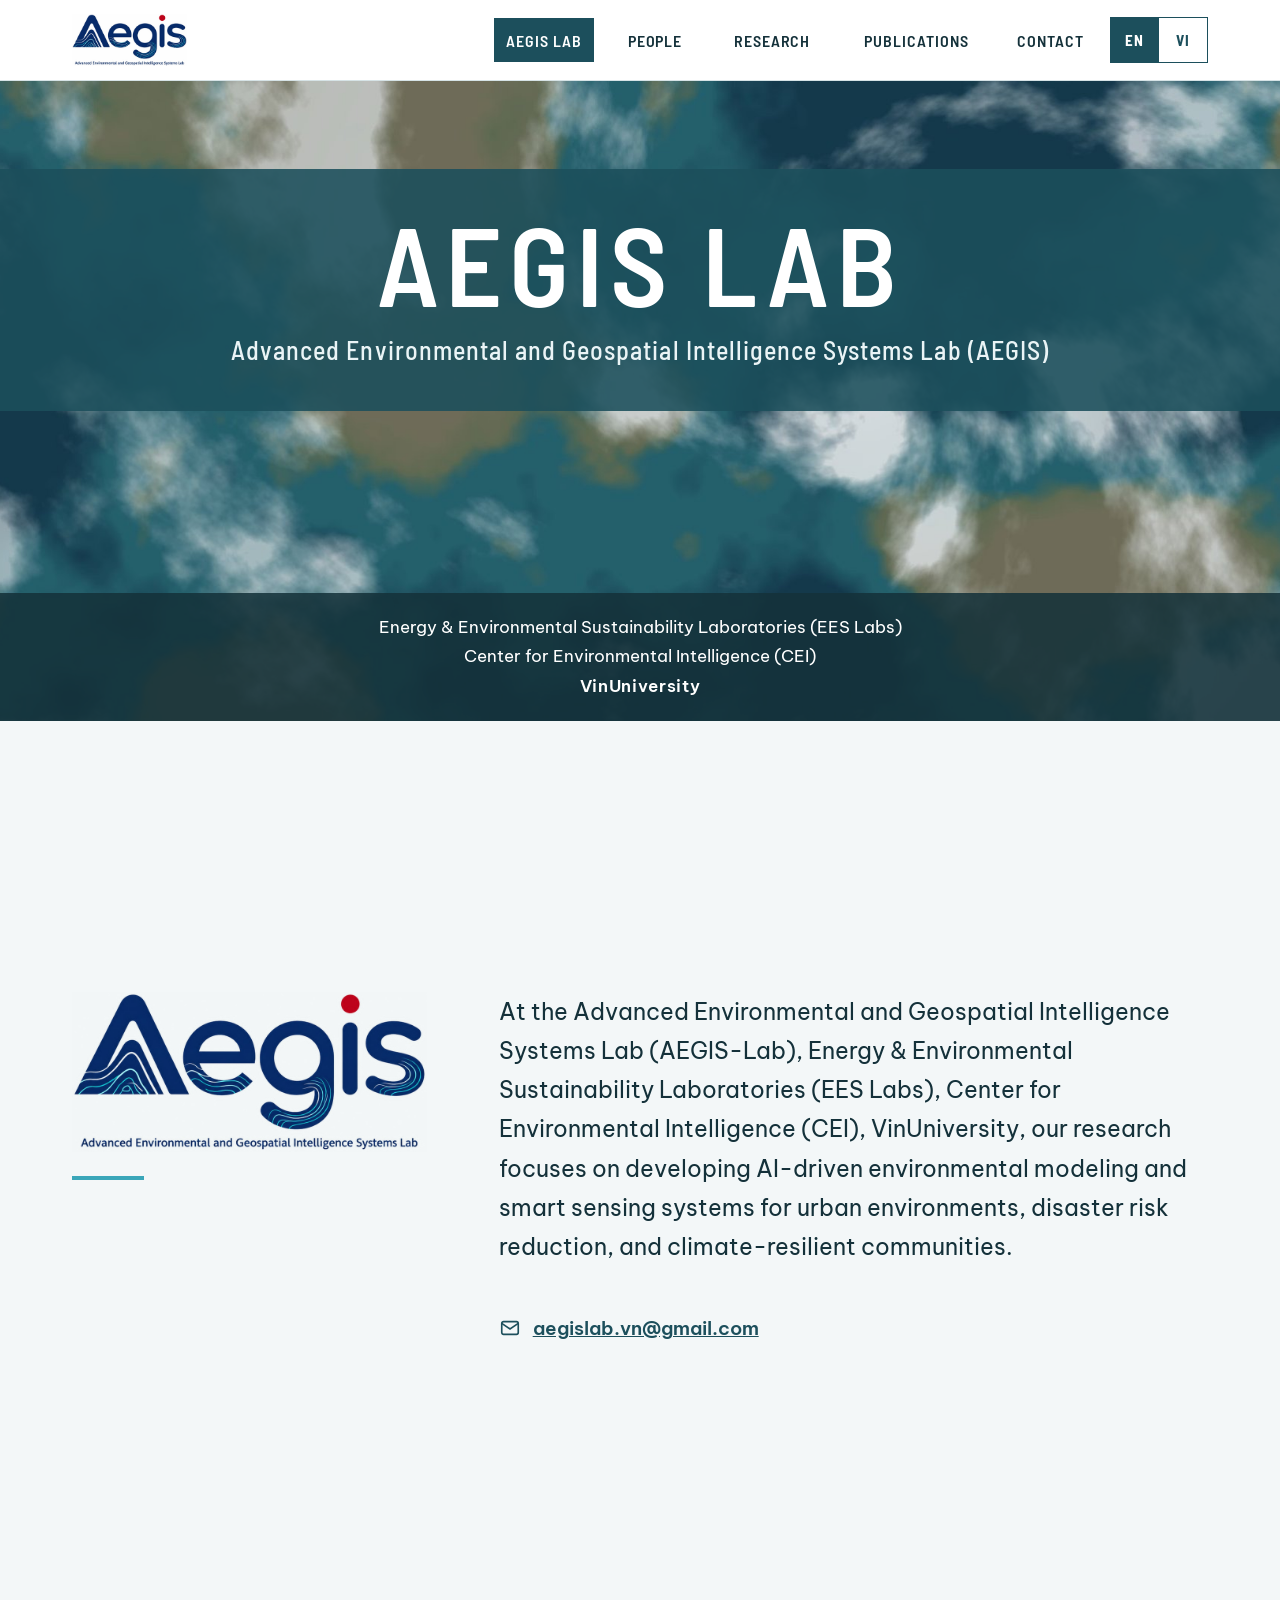
==== index.html @ 2f65220b "Add files via upload" ====
<!doctype html>
<html lang="en" data-lang="en">
<head>
<meta charset="utf-8">
<meta name="viewport" content="width=device-width, initial-scale=1">
<title>AEGIS Lab – VinUniversity</title>
<meta name="description" content="Advanced Environmental and Geospatial Intelligence Systems Lab (AEGIS), VinUniversity">
<link rel="icon" type="image/png" href="assets/img/logo-aegis.png">
<link rel="preconnect" href="https://fonts.googleapis.com">
<link rel="preconnect" href="https://fonts.gstatic.com" crossorigin>
<link rel="stylesheet" href="https://fonts.googleapis.com/css2?family=Barlow+Semi+Condensed:wght@500;600;700&amp;family=Be+Vietnam+Pro:wght@400;500;600&amp;display=swap">
<link rel="stylesheet" href="assets/css/style.css">
<script>try{var l=localStorage.getItem('aegis-lang');if(l)document.documentElement.setAttribute('data-lang',l);}catch(e){}</script>
</head>
<body>
<header class="site-header">
  <div class="container">
    <a class="brand" href="index.html"><img src="assets/img/logo-aegis.png" alt="AEGIS Lab – Advanced Environmental and Geospatial Intelligence Systems Lab" width="332" height="150"></a>
    <nav class="nav" aria-label="Main">
      <a href="index.html" aria-current="page"><span class="stack"><span data-l="en" lang="en">AEGIS Lab</span><span data-l="vi" lang="vi">AEGIS Lab</span></span></a>
      <a href="people.html"><span class="stack"><span data-l="en" lang="en">People</span><span data-l="vi" lang="vi">Thành viên</span></span></a>
      <a href="research.html"><span class="stack"><span data-l="en" lang="en">Research</span><span data-l="vi" lang="vi">Nghiên cứu</span></span></a>
      <a href="publications.html"><span class="stack"><span data-l="en" lang="en">Publications</span><span data-l="vi" lang="vi">Công bố khoa học</span></span></a>
      <a href="contact.html"><span class="stack"><span data-l="en" lang="en">Contact</span><span data-l="vi" lang="vi">Liên hệ</span></span></a>
      <div class="lang-switch" role="group" aria-label="Language">
        <button type="button" data-set-lang="en" aria-pressed="true">EN</button>
        <button type="button" data-set-lang="vi" aria-pressed="false">VI</button>
      </div>
    </nav>
  </div>
</header>
<main>
<section class="hero" id="about">
  <div class="hero-band">
    <div class="container">
      <h1>AEGIS Lab</h1>
      <p class="full-name"><span data-l="en" lang="en">Advanced Environmental and Geospatial Intelligence Systems Lab (AEGIS)</span><span data-l="vi" lang="vi">Phòng thí nghiệm Hệ thống Trí tuệ Môi trường và Không gian Địa lý Tiên tiến (AEGIS)</span></p>
    </div>
  </div>
  <div class="hero-foot">
    <div class="container">
      <span data-l="en" lang="en">Energy &amp; Environmental Sustainability Laboratories (EES Labs)</span><span data-l="vi" lang="vi">Phòng thí nghiệm Năng lượng và Bền vững Môi trường (EES Labs)</span>
      <span data-l="en" lang="en">Center for Environmental Intelligence (CEI)</span><span data-l="vi" lang="vi">Trung tâm Trí tuệ Môi trường (CEI)</span>
      <strong>VinUniversity</strong>
    </div>
  </div>
</section>
<section class="intro">
  <div class="container">
    <div class="intro-logo">
      <h2 style="margin:0"><img src="assets/img/logo-aegis-transparent.png" alt="AEGIS Lab" width="900" height="406"></h2>
      <div class="bar"></div>
    </div>
    <div class="intro-text">
      <p data-l="en" lang="en">At the Advanced Environmental and Geospatial Intelligence Systems Lab (AEGIS-Lab), Energy &amp; Environmental Sustainability Laboratories (EES Labs), Center for Environmental Intelligence (CEI), VinUniversity, our research focuses on developing AI-driven environmental modeling and smart sensing systems for urban environments, disaster risk reduction, and climate-resilient communities.</p>
      <p data-l="vi" lang="vi">Tại Phòng thí nghiệm Hệ thống Trí tuệ Môi trường và Không gian Địa lý Tiên tiến (AEGIS-Lab), thuộc Phòng thí nghiệm Năng lượng và Bền vững Môi trường (EES Labs), Trung tâm Trí tuệ Môi trường (CEI), Trường Đại học VinUni, chúng tôi tập trung nghiên cứu phát triển các mô hình môi trường dựa trên trí tuệ nhân tạo (AI) và hệ thống cảm biến thông minh, phục vụ môi trường đô thị, giảm nhẹ rủi ro thiên tai và xây dựng cộng đồng có khả năng chống chịu với biến đổi khí hậu.</p>
      <a class="mail-link" href="mailto:aegislab.vn@gmail.com"><svg width="22" height="22" viewBox="0 0 24 24" fill="none" stroke="currentColor" stroke-width="1.8" aria-hidden="true"><rect x="3" y="5" width="18" height="14" rx="2"></rect><path d="M3 7l9 6 9-6"></path></svg> aegislab.vn@gmail.com</a>
    </div>
  </div>
</section>
</main>
<script src="assets/js/main.js"></script>
</body>
</html>
---- assets/css/style.css ----
/* AEGIS Lab website – shared styles */
:root {
  --ink: #14313A;
  --teal: #1C4F5C;
  --teal-mid: #2B7A8A;
  --accent: #3AA6B9;
  --line: #D6E3E6;
  --line-strong: #C3D3D8;
  --bg-soft: #F3F7F8;
  --head: 'Barlow Semi Condensed', system-ui, sans-serif;
  --body: 'Be Vietnam Pro', system-ui, sans-serif;
}

* { box-sizing: border-box; }
html { scroll-behavior: smooth; }
body { margin: 0; font-family: var(--body); color: var(--ink); background: #FFFFFF; }
img { max-width: 100%; }
a { color: var(--teal); }
a:hover { color: var(--ink); }

.container { max-width: 1200px; margin: 0 auto; padding-left: 32px; padding-right: 32px; }

/* ---------- Language switching ---------- */
html[data-lang="en"] [data-l="vi"],
html[data-lang="vi"] [data-l="en"] { display: none; }

/* Nav labels keep the width of the longer language so the bar never jumps */
.stack { display: inline-grid; justify-items: center; }
.stack > [data-l] { grid-area: 1 / 1; }
html[data-lang="en"] .stack > [data-l="vi"],
html[data-lang="vi"] .stack > [data-l="en"] { display: block; visibility: hidden; }

/* ---------- Header ---------- */
.site-header { background: #FFFFFF; border-bottom: 1px solid var(--line); }
.site-header .container {
  padding-top: 14px; padding-bottom: 14px;
  display: flex; flex-wrap: wrap; justify-content: space-between; align-items: center; gap: 12px 24px;
}
.brand { display: flex; align-items: center; }
.brand img { height: 52px; width: auto; display: block; }
.nav { display: flex; flex-wrap: wrap; align-items: center; gap: 4px 6px; }
.nav a {
  font-family: var(--head); font-weight: 600; font-size: 16px; text-transform: uppercase; letter-spacing: 0.06em;
  color: var(--ink); text-decoration: none; padding: 12px; min-height: 44px; display: flex; align-items: center;
}
.nav a:hover { color: var(--teal); }
.nav a[aria-current="page"] { color: #FFFFFF; background: var(--teal); }
.lang-switch { display: flex; margin-left: 8px; border: 1px solid var(--teal); }
.lang-switch button {
  font-family: var(--head); font-weight: 700; font-size: 15px; letter-spacing: 0.08em;
  min-width: 48px; min-height: 44px; border: 0; background: #FFFFFF; color: var(--teal); cursor: pointer;
}
.lang-switch button[aria-pressed="true"] { background: var(--teal); color: #FFFFFF; }

/* ---------- Shared headings ---------- */
.page { padding-top: 64px; padding-bottom: 96px; }
.page-title {
  margin: 0 0 40px; font-family: var(--head); font-weight: 600; font-size: 44px; line-height: 1.05;
  text-transform: uppercase; letter-spacing: 0.04em;
}

/* ---------- About ---------- */
.cover-wrap { min-height: calc(100vh - 81px); display: flex; flex-direction: column; }
.hero {
  flex: 1 1 auto; display: flex; flex-direction: column; justify-content: space-between; padding-top: 88px;
  min-height: 640px;
  background: url('../img/hero-satellite.jpg') center / cover no-repeat;
}
.hero-band { background: rgba(28, 79, 92, 0.88); color: #FFFFFF; }
.hero-band .container { padding-top: 40px; padding-bottom: 44px; text-align: center; }
.hero h1 {
  margin: 0; font-family: var(--head); font-weight: 600; font-size: clamp(56px, 9vw, 112px); line-height: 0.95;
  letter-spacing: 0.06em; text-transform: uppercase;
}
.hero .full-name {
  margin: 18px auto 0; max-width: 900px; font-family: var(--head); font-weight: 500; font-size: 26px; line-height: 1.3;
  letter-spacing: 0.04em; color: #EAF4F6;
}
.hero-foot { background: rgba(20, 49, 58, 0.86); color: #FFFFFF; }
.hero-foot .container {
  padding-top: 22px; padding-bottom: 22px; text-align: center; display: flex; flex-direction: column; gap: 4px;
  font-size: 17px; line-height: 1.5;
}
.hero-foot strong { font-weight: 600; letter-spacing: 0.04em; }

.intro { background: var(--bg-soft); min-height: 100vh; display: flex; align-items: center; }
.intro .container {
  width: 100%; padding-top: 80px; padding-bottom: 80px; display: flex; flex-wrap: wrap; gap: 40px 72px;
}
.intro-logo { flex: 1 1 280px; min-width: 0; }
.intro-logo img { width: 100%; max-width: 380px; height: auto; display: block; }
.intro-logo .bar { width: 72px; height: 4px; background: var(--accent); margin-top: 24px; }
.intro-text { flex: 2 1 560px; min-width: 0; }
.intro-text p { margin: 0; font-size: 23px; line-height: 1.7; }
.mail-link {
  margin-top: 40px; display: inline-flex; align-items: center; gap: 12px; min-height: 44px;
  font-size: 19px; font-weight: 600; color: var(--teal);
}

/* ---------- People ---------- */
.person {
  display: flex; flex-wrap: wrap; gap: 32px 48px; align-items: flex-start; padding: 32px 0;
  border-top: 1px solid var(--line-strong);
}
.person.leader { border-top: 4px solid var(--teal); }
.person img { width: 220px; height: 220px; object-fit: cover; border-radius: 50%; display: block; flex: 0 0 220px; }
.person.leader img { width: 280px; height: 280px; flex-basis: 280px; }
.person-info { flex: 1 1 480px; min-width: 0; }
.person-info h3 { margin: 0; font-family: var(--head); font-weight: 600; font-size: 34px; line-height: 1.1; }
.person.leader .person-info h3 { font-size: 40px; }
.person-info .role { margin: 6px 0 0; font-size: 18px; line-height: 1.5; }
.person-info ul {
  margin: 24px 0 0; padding-left: 22px; font-size: 17px; line-height: 1.6; display: flex; flex-direction: column; gap: 10px;
}
.people-ra { background: var(--bg-soft); border-top: 1px solid var(--line); }
.people-ra .page { padding-top: 72px; }
.section-title {
  margin: 0 0 32px; font-family: var(--head); font-weight: 600; font-size: 44px; line-height: 1.05;
  text-transform: uppercase; letter-spacing: 0.04em;
}

/* ---------- Research ---------- */
.topics { margin: 0; padding: 0; list-style: none; display: flex; flex-direction: column; gap: 64px; }
.topic { display: flex; flex-direction: column; gap: 20px; }
.topic h3 {
  margin: 0; padding-bottom: 12px; border-bottom: 1px solid var(--line-strong);
  font-family: var(--head); font-weight: 600; font-size: 30px; line-height: 1.15;
}
.topic img { display: block; width: 100%; }
.panel { background: var(--bg-soft); border: 1px solid var(--line); object-fit: contain; padding: 10px; }
.grid-aq {
  display: grid; grid-template-columns: repeat(5, minmax(0, 1fr)); grid-template-rows: repeat(2, 410px); gap: 20px;
}
.grid-aq .main { grid-column: span 3; grid-row: span 2; height: 100%; }
.grid-aq .side { grid-column: span 2; height: 100%; }
.grid-aq .photo { object-fit: cover; object-position: 50% 60%; }
.flood-photo { height: 280px; object-fit: cover; object-position: 50% 55%; }
.grid-2 { display: grid; grid-template-columns: repeat(2, minmax(0, 1fr)); gap: 20px; }
.grid-2 img { height: 460px; }

/* ---------- Publications ---------- */
.pub-list { margin: 0; padding: 0 0 0 28px; border-top: 1px solid var(--line); font-size: 18px; line-height: 1.65; }
.pub-list li { padding: 20px 0; border-bottom: 1px solid var(--line); }
.pub-empty { color: #4A6670; font-size: 18px; }

/* ---------- Contact ---------- */
.contact-grid { display: flex; flex-wrap: wrap; gap: 40px 64px; align-items: flex-start; }
.contact-info { flex: 1 1 420px; min-width: 0; display: flex; flex-direction: column; gap: 32px; }
.contact-info h3 {
  margin: 0 0 6px; font-family: var(--head); font-weight: 600; font-size: 18px; letter-spacing: 0.12em;
  text-transform: uppercase; color: var(--teal);
}
.contact-info .email { font-size: 22px; font-weight: 600; color: var(--ink); }
.contact-info p { margin: 0; font-size: 19px; line-height: 1.6; }
.contact-map { flex: 1 1 460px; min-width: 0; }
.contact-map iframe { width: 100%; height: 340px; border: 1px solid var(--line-strong); display: block; }

/* ---------- Small screens ---------- */
@media (max-width: 760px) {
  .container { padding-left: 20px; padding-right: 20px; }
  .brand img { height: 44px; }
  .lang-switch { margin-left: 0; }
  .nav a { font-size: 14px; padding: 10px 8px; }
  .hero { min-height: 520px; padding-top: 56px; }
  .hero .full-name { font-size: 20px; }
  .intro-text p { font-size: 19px; }
  .page-title, .section-title { font-size: 34px; }
  .person img, .person.leader img { width: 180px; height: 180px; flex-basis: 180px; }
  .grid-aq { grid-template-columns: 1fr; grid-template-rows: none; }
  .grid-aq .main, .grid-aq .side { grid-column: auto; grid-row: auto; height: auto; }
  .grid-aq .photo { height: 280px; }
  .grid-2 { grid-template-columns: 1fr; }
  .grid-2 img { height: auto; }
  .flood-photo { height: 200px; }
}
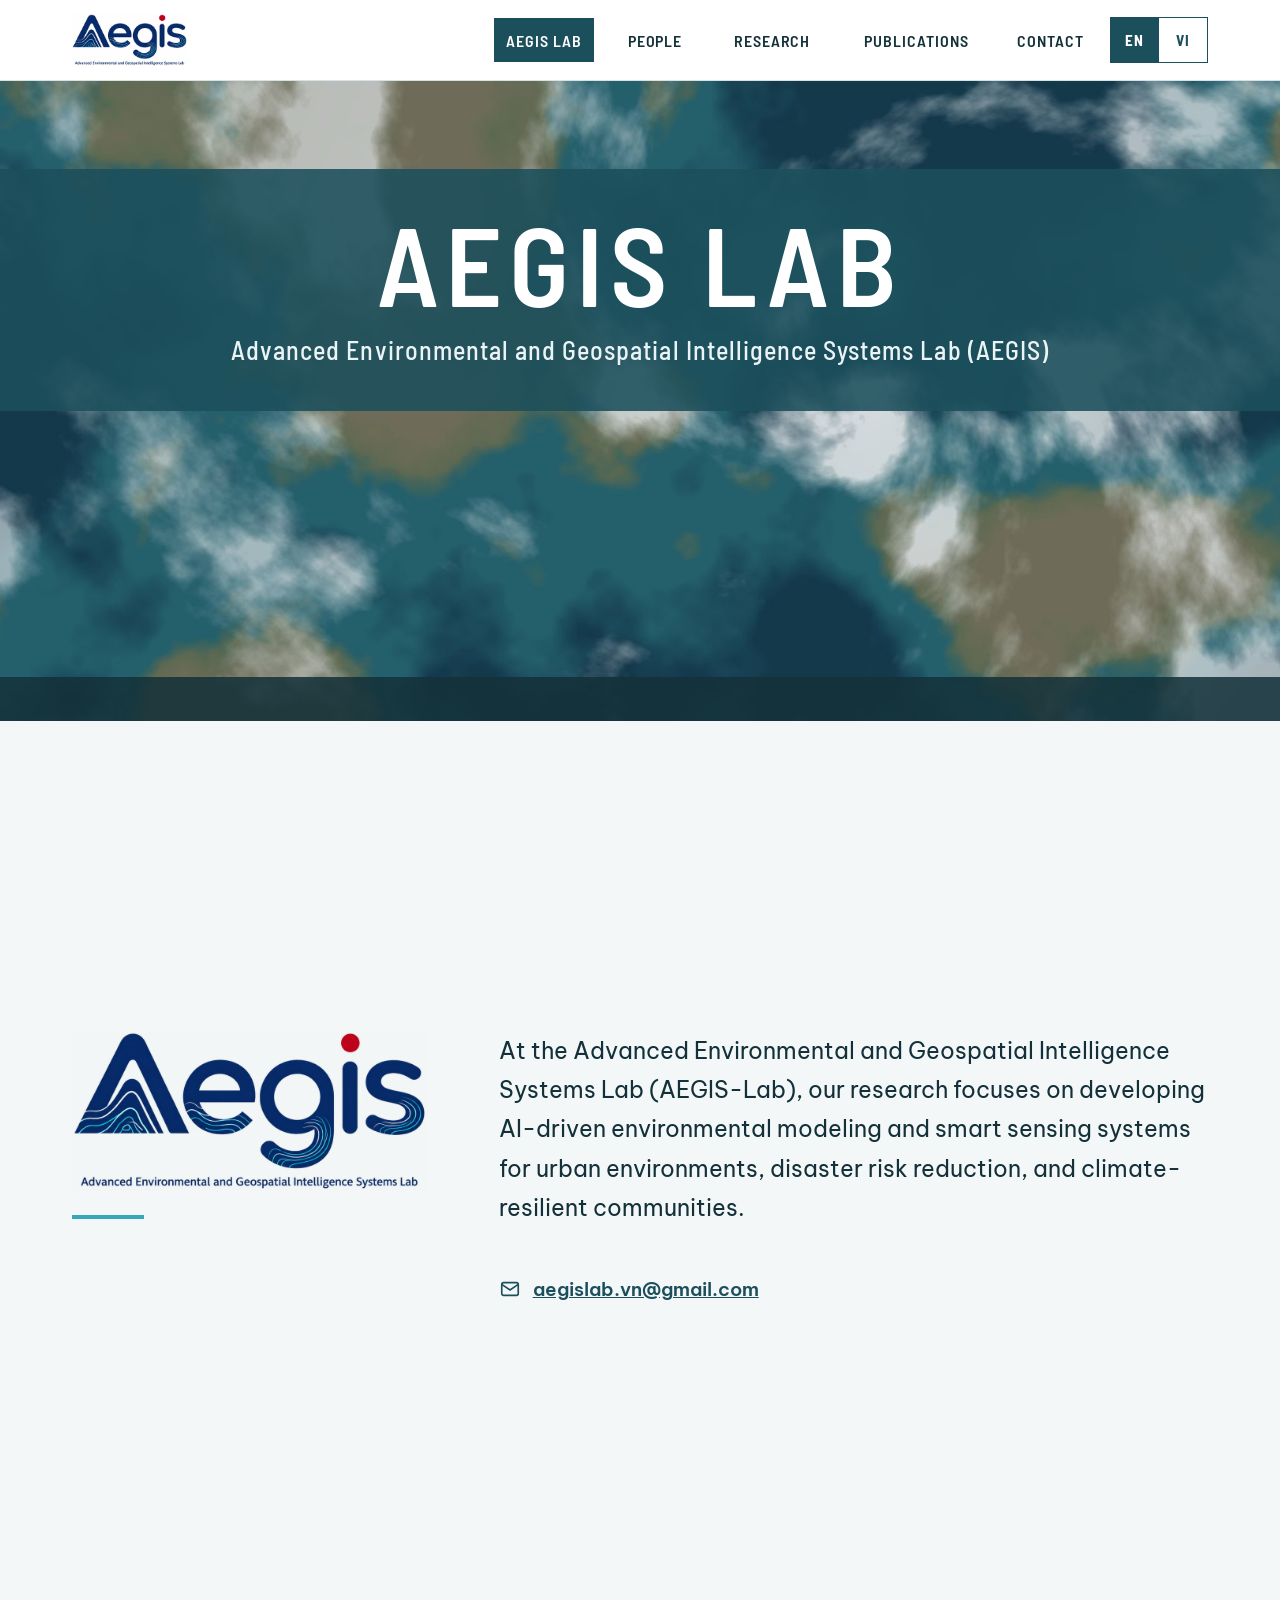
==== commit d13e0719: "Update index.html" ====
--- a/index.html
+++ b/index.html
@@ -3,8 +3,8 @@
 <head>
 <meta charset="utf-8">
 <meta name="viewport" content="width=device-width, initial-scale=1">
-<title>AEGIS Lab – VinUniversity</title>
-<meta name="description" content="Advanced Environmental and Geospatial Intelligence Systems Lab (AEGIS), VinUniversity">
+<title>AEGIS Lab</title>
+<meta name="description" content="Advanced Environmental and Geospatial Intelligence Systems Lab (AEGIS)">
 <link rel="icon" type="image/png" href="assets/img/logo-aegis.png">
 <link rel="preconnect" href="https://fonts.googleapis.com">
 <link rel="preconnect" href="https://fonts.gstatic.com" crossorigin>
@@ -39,9 +39,6 @@
   </div>
   <div class="hero-foot">
     <div class="container">
-      <span data-l="en" lang="en">Energy &amp; Environmental Sustainability Laboratories (EES Labs)</span><span data-l="vi" lang="vi">Phòng thí nghiệm Năng lượng và Bền vững Môi trường (EES Labs)</span>
-      <span data-l="en" lang="en">Center for Environmental Intelligence (CEI)</span><span data-l="vi" lang="vi">Trung tâm Trí tuệ Môi trường (CEI)</span>
-      <strong>VinUniversity</strong>
     </div>
   </div>
 </section>
@@ -52,8 +49,8 @@
       <div class="bar"></div>
     </div>
     <div class="intro-text">
-      <p data-l="en" lang="en">At the Advanced Environmental and Geospatial Intelligence Systems Lab (AEGIS-Lab), Energy &amp; Environmental Sustainability Laboratories (EES Labs), Center for Environmental Intelligence (CEI), VinUniversity, our research focuses on developing AI-driven environmental modeling and smart sensing systems for urban environments, disaster risk reduction, and climate-resilient communities.</p>
-      <p data-l="vi" lang="vi">Tại Phòng thí nghiệm Hệ thống Trí tuệ Môi trường và Không gian Địa lý Tiên tiến (AEGIS-Lab), thuộc Phòng thí nghiệm Năng lượng và Bền vững Môi trường (EES Labs), Trung tâm Trí tuệ Môi trường (CEI), Trường Đại học VinUni, chúng tôi tập trung nghiên cứu phát triển các mô hình môi trường dựa trên trí tuệ nhân tạo (AI) và hệ thống cảm biến thông minh, phục vụ môi trường đô thị, giảm nhẹ rủi ro thiên tai và xây dựng cộng đồng có khả năng chống chịu với biến đổi khí hậu.</p>
+      <p data-l="en" lang="en">At the Advanced Environmental and Geospatial Intelligence Systems Lab (AEGIS-Lab), our research focuses on developing AI-driven environmental modeling and smart sensing systems for urban environments, disaster risk reduction, and climate-resilient communities.</p>
+      <p data-l="vi" lang="vi">Tại Phòng thí nghiệm Hệ thống Trí tuệ Môi trường và Không gian Địa lý Tiên tiến (AEGIS-Lab), chúng tôi tập trung nghiên cứu phát triển các mô hình môi trường dựa trên trí tuệ nhân tạo (AI) và hệ thống cảm biến thông minh, phục vụ môi trường đô thị, giảm nhẹ rủi ro thiên tai và xây dựng cộng đồng có khả năng chống chịu với biến đổi khí hậu.</p>
       <a class="mail-link" href="mailto:aegislab.vn@gmail.com"><svg width="22" height="22" viewBox="0 0 24 24" fill="none" stroke="currentColor" stroke-width="1.8" aria-hidden="true"><rect x="3" y="5" width="18" height="14" rx="2"></rect><path d="M3 7l9 6 9-6"></path></svg> aegislab.vn@gmail.com</a>
     </div>
   </div>
